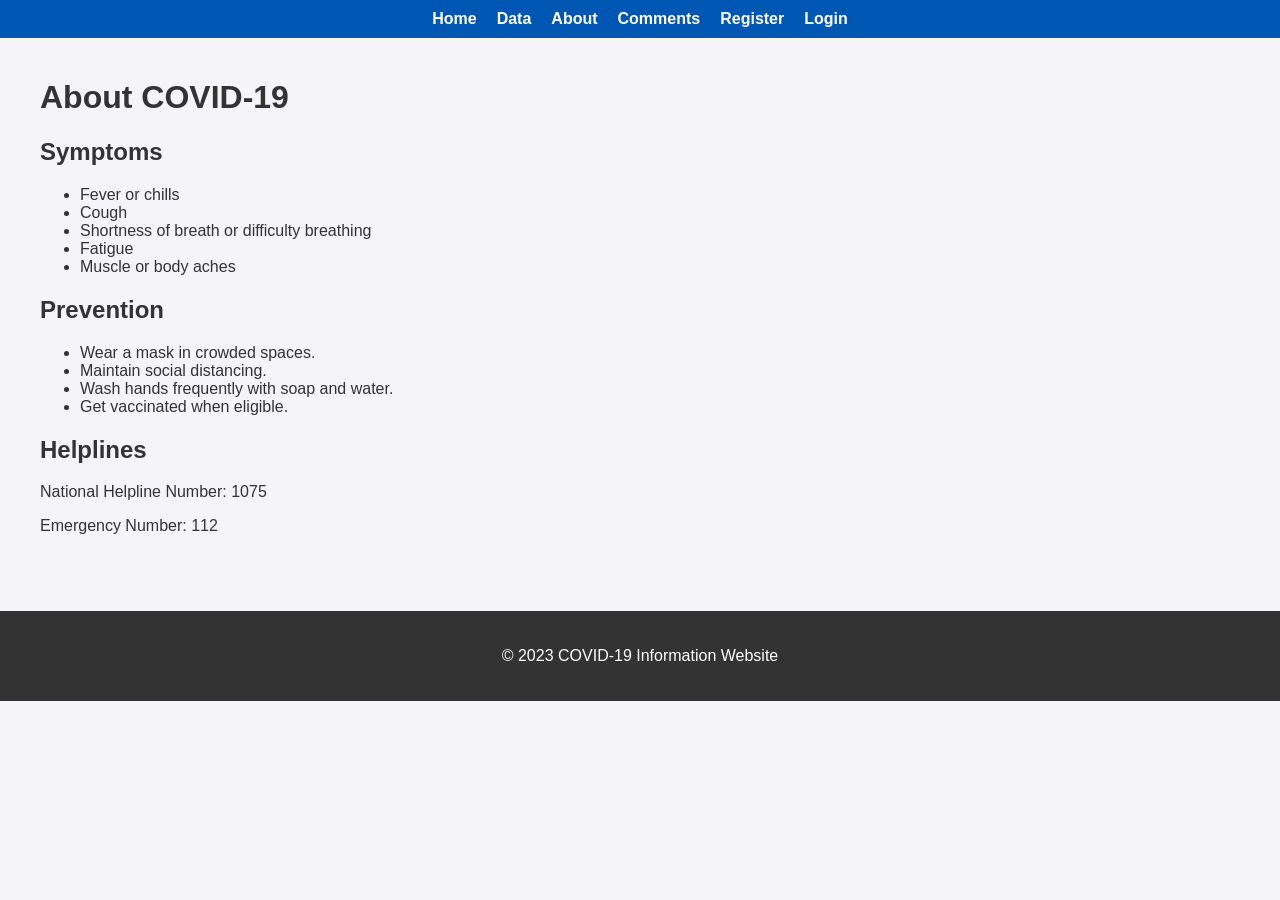
==== covid-site/about.html @ b4ddeeae "Initial commit" ====
<!DOCTYPE html>
<html lang="en">
<head>
    <meta charset="UTF-8">
    <title>About COVID-19</title>
    <link rel="stylesheet" href="css/style.css">
</head>
<body>
    <header>
        <nav>
            <a href="index.html">Home</a>
            <a href="data.php">Data</a>
            <a href="about.html">About</a>
            <a href="comments.php">Comments</a>
            <a href="register.php">Register</a>
            <a href="login.php">Login</a>
        </nav>
    </header>

    <main>
        <h1>About COVID-19</h1>
        
        <h2>Symptoms</h2>
        <ul>
            <li>Fever or chills</li>
            <li>Cough</li>
            <li>Shortness of breath or difficulty breathing</li>
            <li>Fatigue</li>
            <li>Muscle or body aches</li>
        </ul>

        <h2>Prevention</h2>
        <ul>
            <li>Wear a mask in crowded spaces.</li>
            <li>Maintain social distancing.</li>
            <li>Wash hands frequently with soap and water.</li>
            <li>Get vaccinated when eligible.</li>
        </ul>

        <h2>Helplines</h2>
        <p>National Helpline Number: 1075</p>
        <p>Emergency Number: 112</p>
    </main>

    <footer>
        <p>&copy; 2023 COVID-19 Information Website</p>
    </footer>
</body>
</html>
---- covid-site/css/style.css ----
/* style.css */
body {
    font-family: Arial, sans-serif;
    margin: 0;
    padding: 0;
    background-color: #f4f4f9;
    color: #333;
}

header {
    background-color: #0056b3;
    color: white;
    padding: 10px 0;
}

nav {
    display: flex;
    justify-content: center;
    gap: 20px;
}

nav a {
    color: white;
    text-decoration: none;
    font-weight: bold;
}

main {
    padding: 20px;
    max-width: 1200px;
    margin: 0 auto;
}

footer {
    text-align: center;
    padding: 20px;
    background-color: #333;
    color: white;
    margin-top: 40px;
}

table {
    width: 100%;
    border-collapse: collapse;
    margin-top: 20px;
}

table, th, td {
    border: 1px solid #ccc;
}

th, td {
    padding: 10px;
    text-align: left;
}

th {
    background-color: #f8f9fa;
    cursor: pointer;
}

form {
    background: white;
    padding: 20px;
    border-radius: 5px;
    box-shadow: 0 0 10px rgba(0,0,0,0.1);
    max-width: 500px;
    margin: 0 auto;
}

form div {
    margin-bottom: 15px;
}

label {
    display: block;
    margin-bottom: 5px;
    font-weight: bold;
}

input[type="text"],
input[type="password"],
input[type="email"],
input[type="number"],
select,
textarea {
    width: 100%;
    padding: 8px;
    border: 1px solid #ccc;
    border-radius: 4px;
    box-sizing: border-box;
}

button {
    background-color: #28a745;
    color: white;
    padding: 10px 15px;
    border: none;
    border-radius: 4px;
    cursor: pointer;
}

button:hover {
    background-color: #218838;
}

.error {
    color: red;
    font-size: 0.9em;
    display: none;
}

.stats {
    display: flex;
    justify-content: space-around;
    margin-bottom: 30px;
}

.stat-box {
    background: white;
    padding: 20px;
    border-radius: 5px;
    box-shadow: 0 0 10px rgba(0,0,0,0.1);
    text-align: center;
    width: 30%;
}
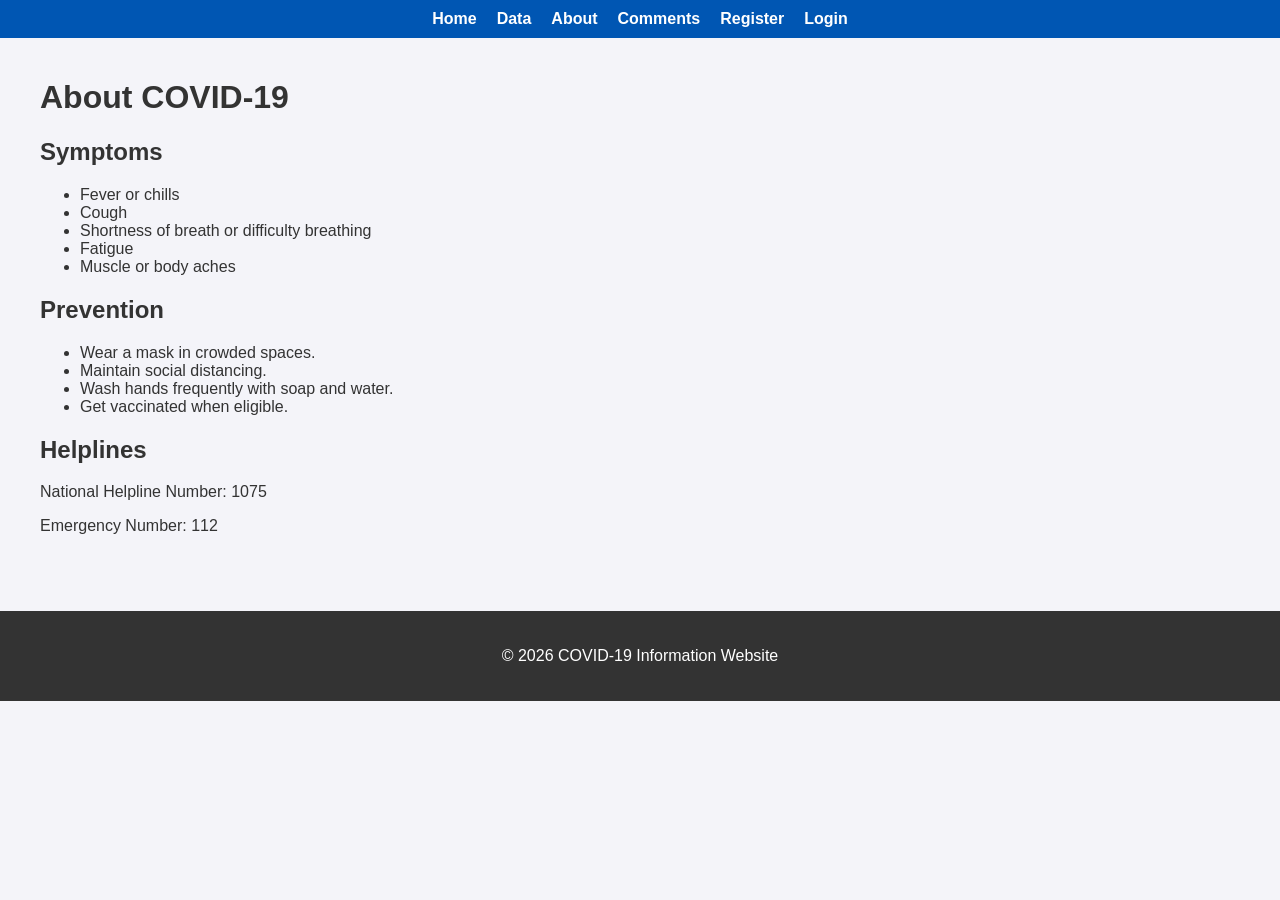
==== commit ab0abf67: "UI FIX" ====
--- a/covid-site/about.html
+++ b/covid-site/about.html
@@ -1,10 +1,12 @@
 <!DOCTYPE html>
 <html lang="en">
+
 <head>
     <meta charset="UTF-8">
     <title>About COVID-19</title>
     <link rel="stylesheet" href="css/style.css">
 </head>
+
 <body>
     <header>
         <nav>
@@ -19,7 +21,7 @@
 
     <main>
         <h1>About COVID-19</h1>
-        
+
         <h2>Symptoms</h2>
         <ul>
             <li>Fever or chills</li>
@@ -43,7 +45,8 @@
     </main>
 
     <footer>
-        <p>&copy; 2023 COVID-19 Information Website</p>
+        <p>&copy; 2026 COVID-19 Information Website</p>
     </footer>
 </body>
-</html>
+
+</html>
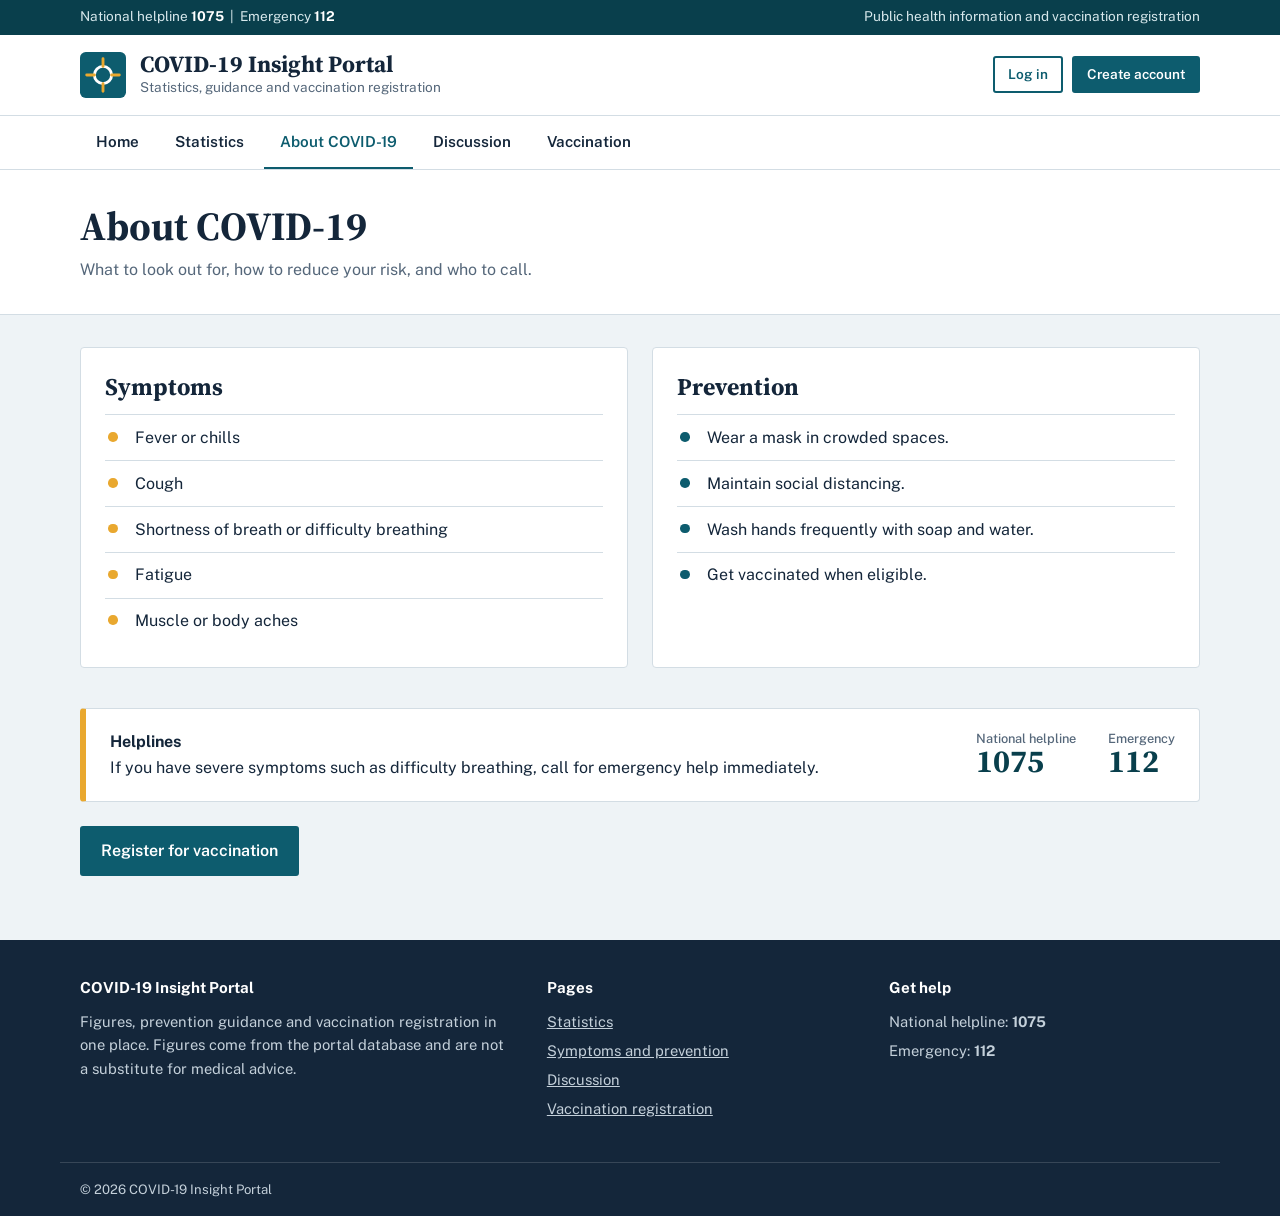
==== commit 9f55589f: "UI change" ====
--- a/covid-site/about.html
+++ b/covid-site/about.html
@@ -3,50 +3,116 @@
 
 <head>
     <meta charset="UTF-8">
-    <title>About COVID-19</title>
+    <meta name="viewport" content="width=device-width, initial-scale=1.0">
+    <title>About COVID-19 | COVID-19 Insight Portal</title>
+    <link rel="preconnect" href="https://fonts.googleapis.com">
+    <link rel="preconnect" href="https://fonts.gstatic.com" crossorigin>
+    <link
+        href="https://fonts.googleapis.com/css2?family=Public+Sans:wght@400;500;600;700&family=Source+Serif+4:wght@600;700&display=swap"
+        rel="stylesheet">
     <link rel="stylesheet" href="css/style.css">
 </head>
 
 <body>
-    <header>
-        <nav>
+    <a class="skip-link" href="#main">Skip to content</a>
+    <div class="utility">
+        <div class="wrap">
+            <span>National helpline <strong>1075</strong> &nbsp;|&nbsp; Emergency <strong>112</strong></span>
+            <span>Public health information and vaccination registration</span>
+        </div>
+    </div>
+    <header class="masthead">
+        <div class="wrap">
+            <a class="brand" href="index.html">
+                <svg viewBox="0 0 48 48" aria-hidden="true">
+                    <rect width="48" height="48" rx="6" fill="#0d5c6e" />
+                    <circle cx="24" cy="24" r="9" fill="none" stroke="#fff" stroke-width="3" />
+                    <path d="M24 7v8M24 33v8M7 24h8M33 24h8" stroke="#e9a82f" stroke-width="3" stroke-linecap="round" />
+                </svg>
+                <span><span class="brand-name">COVID-19 Insight Portal</span><span class="brand-tag">Statistics,
+                        guidance and vaccination registration</span></span>
+            </a>
+            <div class="account">
+                <a class="btn ghost small" href="login.php">Log in</a>
+                <a class="btn small" href="signup.php">Create account</a>
+            </div>
+        </div>
+    </header>
+    <nav class="mainnav" aria-label="Main">
+        <div class="wrap">
             <a href="index.html">Home</a>
-            <a href="data.php">Data</a>
-            <a href="about.html">About</a>
-            <a href="comments.php">Comments</a>
-            <a href="register.php">Register</a>
-            <a href="login.php">Login</a>
-        </nav>
-    </header>
+            <a href="data.php">Statistics</a>
+            <a href="about.html" aria-current="page">About COVID-19</a>
+            <a href="comments.php">Discussion</a>
+            <a href="register.php">Vaccination</a>
+        </div>
+    </nav>
+    <main id="main">
+        <div class="page-head">
+            <div class="wrap">
+                <h1>About COVID-19</h1>
+                <p>What to look out for, how to reduce your risk, and who to call.</p>
+            </div>
+        </div>
+        <div class="content">
+            <div class="info-grid">
+                <section class="panel">
+                    <h2>Symptoms</h2>
+                    <ul class="check-list warn">
+                        <li>Fever or chills</li>
+                        <li>Cough</li>
+                        <li>Shortness of breath or difficulty breathing</li>
+                        <li>Fatigue</li>
+                        <li>Muscle or body aches</li>
+                    </ul>
+                </section>
+                <section class="panel">
+                    <h2>Prevention</h2>
+                    <ul class="check-list">
+                        <li>Wear a mask in crowded spaces.</li>
+                        <li>Maintain social distancing.</li>
+                        <li>Wash hands frequently with soap and water.</li>
+                        <li>Get vaccinated when eligible.</li>
+                    </ul>
+                </section>
+            </div>
+            <section class="helpline">
+                <p><strong>Helplines</strong><br>If you have severe symptoms such as difficulty breathing, call for
+                    emergency help immediately.</p>
+                <div class="num"><small>National helpline</small>1075</div>
+                <div class="num"><small>Emergency</small>112</div>
+            </section>
+            <p style="margin-top:1.5rem"><a class="btn" href="register.php">Register for vaccination</a></p>
+        </div>
+    </main>
+    <footer>
+        <div class="wrap">
+            <div>
+                <h3>COVID-19 Insight Portal</h3>
+                <p>Figures, prevention guidance and vaccination registration in one place. Figures come from the portal
+                    database and are not a substitute for medical advice.</p>
+            </div>
+            <div>
+                <h3>Pages</h3>
+                <ul>
+                    <li><a href="data.php">Statistics</a></li>
+                    <li><a href="about.html">Symptoms and prevention</a></li>
+                    <li><a href="comments.php">Discussion</a></li>
+                    <li><a href="register.php">Vaccination registration</a></li>
+                </ul>
+            </div>
+            <div>
+                <h3>Get help</h3>
+                <ul>
+                    <li>National helpline: <strong>1075</strong></li>
+                    <li>Emergency: <strong>112</strong></li>
+                </ul>
+            </div>
+        </div>
+        <div class="wrap legal">&copy; 2026 COVID-19 Insight Portal</div>
+    </footer>
 
-    <main>
-        <h1>About COVID-19</h1>
-
-        <h2>Symptoms</h2>
-        <ul>
-            <li>Fever or chills</li>
-            <li>Cough</li>
-            <li>Shortness of breath or difficulty breathing</li>
-            <li>Fatigue</li>
-            <li>Muscle or body aches</li>
-        </ul>
-
-        <h2>Prevention</h2>
-        <ul>
-            <li>Wear a mask in crowded spaces.</li>
-            <li>Maintain social distancing.</li>
-            <li>Wash hands frequently with soap and water.</li>
-            <li>Get vaccinated when eligible.</li>
-        </ul>
-
-        <h2>Helplines</h2>
-        <p>National Helpline Number: 1075</p>
-        <p>Emergency Number: 112</p>
-    </main>
-
-    <footer>
-        <p>&copy; 2026 COVID-19 Information Website</p>
-    </footer>
+    <script src="js/main.js"></script>
 </body>
 
 </html>
--- a/covid-site/css/style.css
+++ b/covid-site/css/style.css
@@ -1,81 +1,624 @@
-/* style.css */
+/* COVID-19 Insight Portal — shared styles */
+:root {
+    --ink: #14263a;
+    --muted: #55677a;
+    --teal: #0d5c6e;
+    --teal-deep: #093f4c;
+    --teal-soft: #dcecef;
+    --mist: #eef3f6;
+    --line: #d3dde4;
+    --paper: #ffffff;
+    --amber: #e9a82f;
+    --ok: #1b7a4b;
+    --bad: #b3261e;
+    --serif: "Source Serif 4", Georgia, "Times New Roman", serif;
+    --sans: "Public Sans", "Segoe UI", system-ui, -apple-system, Arial, sans-serif;
+}
+
+*,
+*::before,
+*::after {
+    box-sizing: border-box;
+}
+
 body {
-    font-family: Arial, sans-serif;
+    margin: 0;
+    font-family: var(--sans);
+    font-size: 1rem;
+    line-height: 1.6;
+    color: var(--ink);
+    background: var(--mist);
+}
+
+a {
+    color: var(--teal);
+}
+
+a:hover {
+    color: var(--teal-deep);
+}
+
+:focus-visible {
+    outline: 3px solid var(--amber);
+    outline-offset: 2px;
+}
+
+.skip-link {
+    position: absolute;
+    left: 1rem;
+    top: -4rem;
+    background: var(--paper);
+    padding: .5rem 1rem;
+    z-index: 10;
+}
+
+.skip-link:focus {
+    top: 1rem;
+}
+
+/* ---------- Portal chrome ---------- */
+.utility {
+    background: var(--teal-deep);
+    color: #d7e8ec;
+    font-size: .85rem;
+}
+
+.utility .wrap {
+    display: flex;
+    justify-content: space-between;
+    gap: 1rem;
+    flex-wrap: wrap;
+    padding-block: .4rem;
+}
+
+.utility strong {
+    color: #fff;
+}
+
+.wrap {
+    max-width: 1160px;
+    margin: 0 auto;
+    padding-inline: 1.25rem;
+}
+
+.masthead {
+    background: var(--paper);
+}
+
+.masthead .wrap {
+    display: flex;
+    align-items: center;
+    justify-content: space-between;
+    gap: 1rem;
+    padding-block: 1rem;
+    flex-wrap: wrap;
+}
+
+.brand {
+    display: flex;
+    align-items: center;
+    gap: .85rem;
+    text-decoration: none;
+    color: var(--ink);
+}
+
+.brand svg {
+    width: 46px;
+    height: 46px;
+    flex: none;
+}
+
+.brand-name {
+    font-family: var(--serif);
+    font-size: 1.45rem;
+    font-weight: 700;
+    line-height: 1.15;
+    display: block;
+}
+
+.brand-tag {
+    font-size: .85rem;
+    color: var(--muted);
+    display: block;
+}
+
+.account {
+    display: flex;
+    align-items: center;
+    gap: .6rem;
+    font-size: .9rem;
+}
+
+.account .who {
+    color: var(--muted);
+}
+
+.mainnav {
+    background: var(--paper);
+    border-top: 1px solid var(--line);
+    border-bottom: 1px solid var(--line);
+}
+
+.mainnav .wrap {
+    display: flex;
+    gap: .25rem;
+    overflow-x: auto;
+}
+
+.mainnav a {
+    padding: .85rem 1rem;
+    text-decoration: none;
+    color: var(--ink);
+    font-weight: 600;
+    font-size: .95rem;
+    white-space: nowrap;
+    border-bottom: 3px solid transparent;
+    margin-bottom: -1px;
+}
+
+.mainnav a:hover {
+    background: var(--mist);
+}
+
+.mainnav a[aria-current="page"] {
+    border-bottom-color: var(--teal);
+    color: var(--teal);
+}
+
+/* ---------- Buttons ---------- */
+.btn,
+button {
+    display: inline-block;
+    font: inherit;
+    font-weight: 600;
+    cursor: pointer;
+    padding: .65rem 1.2rem;
+    border-radius: 3px;
+    text-decoration: none;
+    background: var(--teal);
+    color: #fff;
+    border: 2px solid var(--teal);
+}
+
+.btn:hover,
+button:hover {
+    background: var(--teal-deep);
+    border-color: var(--teal-deep);
+    color: #fff;
+}
+
+.btn.ghost {
+    background: transparent;
+    color: var(--teal);
+}
+
+.btn.ghost:hover {
+    background: var(--teal-soft);
+    color: var(--teal-deep);
+}
+
+.btn.light {
+    background: #fff;
+    color: var(--teal-deep);
+    border-color: #fff;
+}
+
+.btn.light:hover {
+    background: var(--teal-soft);
+    border-color: var(--teal-soft);
+}
+
+.btn.small {
+    padding: .35rem .8rem;
+    font-size: .85rem;
+}
+
+/* ---------- Page structure ---------- */
+main {
+    padding-bottom: 3rem;
+}
+
+.page-head {
+    background: var(--paper);
+    border-bottom: 1px solid var(--line);
+    margin-bottom: 2rem;
+}
+
+.page-head .wrap {
+    padding-block: 2rem;
+}
+
+.page-head h1,
+.hero h1 {
+    font-family: var(--serif);
+    font-size: clamp(1.8rem, 4vw, 2.5rem);
+    line-height: 1.2;
+    margin: 0 0 .4rem;
+}
+
+.page-head p {
+    margin: 0;
+    color: var(--muted);
+    max-width: 62ch;
+}
+
+h2 {
+    font-family: var(--serif);
+    font-size: 1.5rem;
+    line-height: 1.25;
+    margin: 2rem 0 .75rem;
+}
+
+.content {
+    max-width: 1160px;
+    margin: 0 auto;
+    padding-inline: 1.25rem;
+}
+
+.panel {
+    background: var(--paper);
+    border: 1px solid var(--line);
+    border-radius: 4px;
+    padding: 1.5rem;
+}
+
+/* ---------- Home hero ---------- */
+.hero {
+    background: var(--paper);
+    border-bottom: 1px solid var(--line);
+}
+
+.hero .wrap {
+    display: grid;
+    grid-template-columns: 1.1fr .9fr;
+    gap: 3rem;
+    padding-block: 3rem;
+    align-items: center;
+}
+
+.hero h1 {
+    font-size: clamp(2rem, 4.6vw, 3.1rem);
+    margin-bottom: 1rem;
+}
+
+.hero p.lead {
+    font-size: 1.1rem;
+    color: var(--muted);
+    max-width: 52ch;
+    margin: 0 0 1.5rem;
+}
+
+.hero .actions {
+    display: flex;
+    gap: .75rem;
+    flex-wrap: wrap;
+}
+
+.snapshot {
+    background: var(--teal-deep);
+    color: #fff;
+    border-radius: 4px;
+    padding: 1.5rem 1.75rem;
+}
+
+.snapshot h2 {
+    margin: 0 0 .5rem;
+    font-family: var(--sans);
+    font-size: .95rem;
+    font-weight: 600;
+    color: #b9d6dc;
+}
+
+.stat {
+    display: flex;
+    justify-content: space-between;
+    align-items: baseline;
+    gap: 1rem;
+    padding: .9rem 0;
+    border-top: 1px solid rgba(255, 255, 255, .18);
+}
+
+.stat dt {
+    font-size: .95rem;
+    color: #d7e8ec;
+}
+
+.stat dd {
+    margin: 0;
+    font-family: var(--serif);
+    font-size: 1.9rem;
+    font-weight: 600;
+    font-variant-numeric: tabular-nums;
+}
+
+.stat dd.loading {
+    opacity: .5;
+}
+
+.snapshot .note {
+    margin: .5rem 0 0;
+    font-size: .8rem;
+    color: #9fc3cb;
+}
+
+/* ---------- Services ---------- */
+.services {
+    display: grid;
+    grid-template-columns: 1fr 1fr;
+    gap: 1.5rem;
+    margin-top: 2.5rem;
+}
+
+.service-primary {
+    background: var(--teal);
+    color: #fff;
+    border-radius: 4px;
+    padding: 2rem;
+    display: flex;
+    flex-direction: column;
+    justify-content: space-between;
+    gap: 1.5rem;
+}
+
+.service-primary h2 {
+    color: #fff;
+    margin: 0 0 .5rem;
+}
+
+.service-primary p {
+    margin: 0;
+    color: #d7e8ec;
+    max-width: 44ch;
+}
+
+.service-list {
+    list-style: none;
     margin: 0;
     padding: 0;
-    background-color: #f4f4f9;
-    color: #333;
-}
-
-header {
-    background-color: #0056b3;
-    color: white;
-    padding: 10px 0;
-}
-
-nav {
-    display: flex;
-    justify-content: center;
-    gap: 20px;
-}
-
-nav a {
-    color: white;
+    background: var(--paper);
+    border: 1px solid var(--line);
+    border-radius: 4px;
+}
+
+.service-list li+li {
+    border-top: 1px solid var(--line);
+}
+
+.service-list a {
+    display: block;
+    padding: 1.1rem 1.5rem;
     text-decoration: none;
-    font-weight: bold;
-}
-
-main {
-    padding: 20px;
-    max-width: 1200px;
-    margin: 0 auto;
-}
-
-footer {
-    text-align: center;
-    padding: 20px;
-    background-color: #333;
-    color: white;
-    margin-top: 40px;
+    color: var(--ink);
+}
+
+.service-list a:hover {
+    background: var(--mist);
+}
+
+.service-list strong {
+    display: block;
+    font-family: var(--serif);
+    font-size: 1.15rem;
+    color: var(--teal);
+}
+
+.service-list span {
+    color: var(--muted);
+    font-size: .92rem;
+}
+
+.helpline {
+    margin-top: 2.5rem;
+    background: var(--paper);
+    border: 1px solid var(--line);
+    border-left: 6px solid var(--amber);
+    border-radius: 4px;
+    padding: 1.25rem 1.5rem;
+    display: flex;
+    gap: 2rem;
+    align-items: center;
+    flex-wrap: wrap;
+}
+
+.helpline p {
+    margin: 0;
+    flex: 1 1 260px;
+}
+
+.helpline .num {
+    font-family: var(--serif);
+    font-size: 2rem;
+    font-weight: 700;
+    color: var(--teal-deep);
+    line-height: 1;
+}
+
+.helpline .num small {
+    display: block;
+    font-family: var(--sans);
+    font-size: .8rem;
+    font-weight: 500;
+    color: var(--muted);
+}
+
+/* ---------- About ---------- */
+.info-grid {
+    display: grid;
+    grid-template-columns: 1fr 1fr;
+    gap: 1.5rem;
+}
+
+.info-grid h2 {
+    margin-top: 0;
+}
+
+.check-list {
+    list-style: none;
+    margin: 0;
+    padding: 0;
+}
+
+.check-list li {
+    padding: .6rem 0 .6rem 1.9rem;
+    border-top: 1px solid var(--line);
+    position: relative;
+}
+
+.check-list li::before {
+    content: "";
+    position: absolute;
+    left: .2rem;
+    top: 1.05rem;
+    width: .6rem;
+    height: .6rem;
+    border-radius: 50%;
+    background: var(--teal);
+}
+
+.check-list.warn li::before {
+    background: var(--amber);
+}
+
+/* ---------- Data page ---------- */
+.toolbar {
+    display: flex;
+    gap: 1rem;
+    align-items: center;
+    justify-content: space-between;
+    flex-wrap: wrap;
+    margin-bottom: 1rem;
+}
+
+.toolbar input {
+    max-width: 340px;
+}
+
+.table-wrap {
+    overflow-x: auto;
+    background: var(--paper);
+    border: 1px solid var(--line);
+    border-radius: 4px;
 }
 
 table {
     width: 100%;
     border-collapse: collapse;
-    margin-top: 20px;
-}
-
-table, th, td {
-    border: 1px solid #ccc;
-}
-
-th, td {
-    padding: 10px;
+    font-variant-numeric: tabular-nums;
+}
+
+th,
+td {
+    padding: .75rem 1rem;
+    text-align: right;
+    white-space: nowrap;
+}
+
+th:first-child,
+td:first-child,
+th:nth-child(2),
+td:nth-child(2) {
     text-align: left;
 }
 
-th {
-    background-color: #f8f9fa;
+thead th {
+    background: var(--teal-deep);
+    color: #fff;
+    font-size: .85rem;
+    font-weight: 600;
     cursor: pointer;
+    user-select: none;
+}
+
+thead th:hover {
+    background: var(--teal);
+}
+
+thead th.asc::after {
+    content: " \25B2";
+    font-size: .65rem;
+}
+
+thead th.desc::after {
+    content: " \25BC";
+    font-size: .65rem;
+}
+
+tbody tr+tr td {
+    border-top: 1px solid var(--line);
+}
+
+tbody tr:hover {
+    background: var(--mist);
+}
+
+tbody td:first-child {
+    font-weight: 600;
+}
+
+.chart-box {
+    background: var(--paper);
+    border: 1px solid var(--line);
+    border-radius: 4px;
+    padding: 1rem;
+}
+
+.chart-box canvas {
+    display: block;
+    width: 100%;
+    max-width: 100%;
+    height: auto;
+}
+
+/* ---------- Forms ---------- */
+.form-layout {
+    display: grid;
+    grid-template-columns: .8fr 1.2fr;
+    gap: 2rem;
+    align-items: start;
+}
+
+.form-aside {
+    background: var(--teal-deep);
+    color: #d7e8ec;
+    border-radius: 4px;
+    padding: 2rem;
+}
+
+.form-aside h2 {
+    color: #fff;
+    margin-top: 0;
+}
+
+.form-aside ul {
+    padding-left: 1.1rem;
+    margin: 0;
+}
+
+.form-aside li {
+    margin-bottom: .5rem;
 }
 
 form {
-    background: white;
-    padding: 20px;
-    border-radius: 5px;
-    box-shadow: 0 0 10px rgba(0,0,0,0.1);
-    max-width: 500px;
-    margin: 0 auto;
+    background: var(--paper);
+    border: 1px solid var(--line);
+    border-radius: 4px;
+    padding: 1.75rem;
+    max-width: 640px;
+}
+
+.form-layout form {
+    max-width: none;
 }
 
 form div {
-    margin-bottom: 15px;
+    margin-bottom: 1.1rem;
 }
 
 label {
     display: block;
-    margin-bottom: 5px;
-    font-weight: bold;
+    margin-bottom: .3rem;
+    font-weight: 600;
+    font-size: .92rem;
 }
 
 input[type="text"],
@@ -85,42 +628,174 @@
 select,
 textarea {
     width: 100%;
-    padding: 8px;
-    border: 1px solid #ccc;
-    border-radius: 4px;
-    box-sizing: border-box;
-}
-
-button {
-    background-color: #28a745;
-    color: white;
-    padding: 10px 15px;
-    border: none;
-    border-radius: 4px;
-    cursor: pointer;
-}
-
-button:hover {
-    background-color: #218838;
+    font: inherit;
+    padding: .65rem .75rem;
+    color: var(--ink);
+    background: #fff;
+    border: 1px solid #8fa0ae;
+    border-radius: 3px;
+}
+
+input:focus,
+select:focus,
+textarea:focus {
+    outline: 3px solid var(--teal-soft);
+    border-color: var(--teal);
+}
+
+input.invalid,
+textarea.invalid {
+    border-color: var(--bad);
+    background: #fff7f6;
 }
 
 .error {
-    color: red;
-    font-size: 0.9em;
+    color: var(--bad);
+    font-size: .85rem;
     display: none;
-}
-
-.stats {
-    display: flex;
-    justify-content: space-around;
-    margin-bottom: 30px;
-}
-
-.stat-box {
-    background: white;
-    padding: 20px;
-    border-radius: 5px;
-    box-shadow: 0 0 10px rgba(0,0,0,0.1);
+    margin-top: .3rem;
+}
+
+form p {
+    color: var(--muted);
+    font-size: .92rem;
+    margin-bottom: 0;
+}
+
+.notice {
+    padding: .85rem 1.1rem;
+    border-radius: 3px;
+    margin-bottom: 1.25rem;
+    border-left: 5px solid;
+    background: #fff;
+}
+
+.notice.ok {
+    border-color: var(--ok);
+    background: #eaf6ef;
+}
+
+.notice.bad {
+    border-color: var(--bad);
+    background: #fdeeed;
+}
+
+/* ---------- Discussion ---------- */
+.comment {
+    background: var(--paper);
+    border: 1px solid var(--line);
+    border-radius: 4px;
+    padding: 1rem 1.25rem;
+    margin-bottom: .75rem;
+    display: flex;
+    gap: 1rem;
+}
+
+.avatar {
+    flex: none;
+    width: 2.5rem;
+    height: 2.5rem;
+    border-radius: 50%;
+    background: var(--teal-soft);
+    color: var(--teal-deep);
+    font-weight: 700;
+    display: grid;
+    place-items: center;
+    text-transform: uppercase;
+}
+
+.comment p {
+    margin: .25rem 0 0;
+    overflow-wrap: anywhere;
+}
+
+.comment small {
+    color: var(--muted);
+}
+
+.empty {
     text-align: center;
-    width: 30%;
-}
+    color: var(--muted);
+    padding: 2rem;
+    border: 1px dashed #8fa0ae;
+    border-radius: 4px;
+}
+
+/* ---------- Footer ---------- */
+footer {
+    background: var(--ink);
+    color: #c4d0da;
+    font-size: .92rem;
+}
+
+footer .wrap {
+    display: grid;
+    grid-template-columns: 1.4fr 1fr 1fr;
+    gap: 2rem;
+    padding-block: 2.25rem;
+}
+
+footer h3 {
+    font-size: .95rem;
+    color: #fff;
+    margin: 0 0 .6rem;
+}
+
+footer ul {
+    list-style: none;
+    margin: 0;
+    padding: 0;
+}
+
+footer li {
+    margin-bottom: .35rem;
+}
+
+footer a {
+    color: #c4d0da;
+}
+
+footer a:hover {
+    color: #fff;
+}
+
+footer p {
+    margin: 0;
+}
+
+footer .wrap.legal {
+    display: block;
+    border-top: 1px solid rgba(255, 255, 255, .15);
+    padding-block: 1rem;
+    font-size: .82rem;
+}
+
+@media (max-width: 820px) {
+
+    .hero .wrap,
+    .services,
+    .info-grid,
+    .form-layout,
+    footer .wrap {
+        grid-template-columns: 1fr;
+    }
+
+    .hero .wrap {
+        gap: 2rem;
+        padding-block: 2rem;
+    }
+
+    .utility .wrap {
+        justify-content: flex-start;
+    }
+}
+
+@media (prefers-reduced-motion: no-preference) {
+
+    .btn,
+    button,
+    .mainnav a,
+    thead th {
+        transition: background-color .15s, color .15s;
+    }
+}
